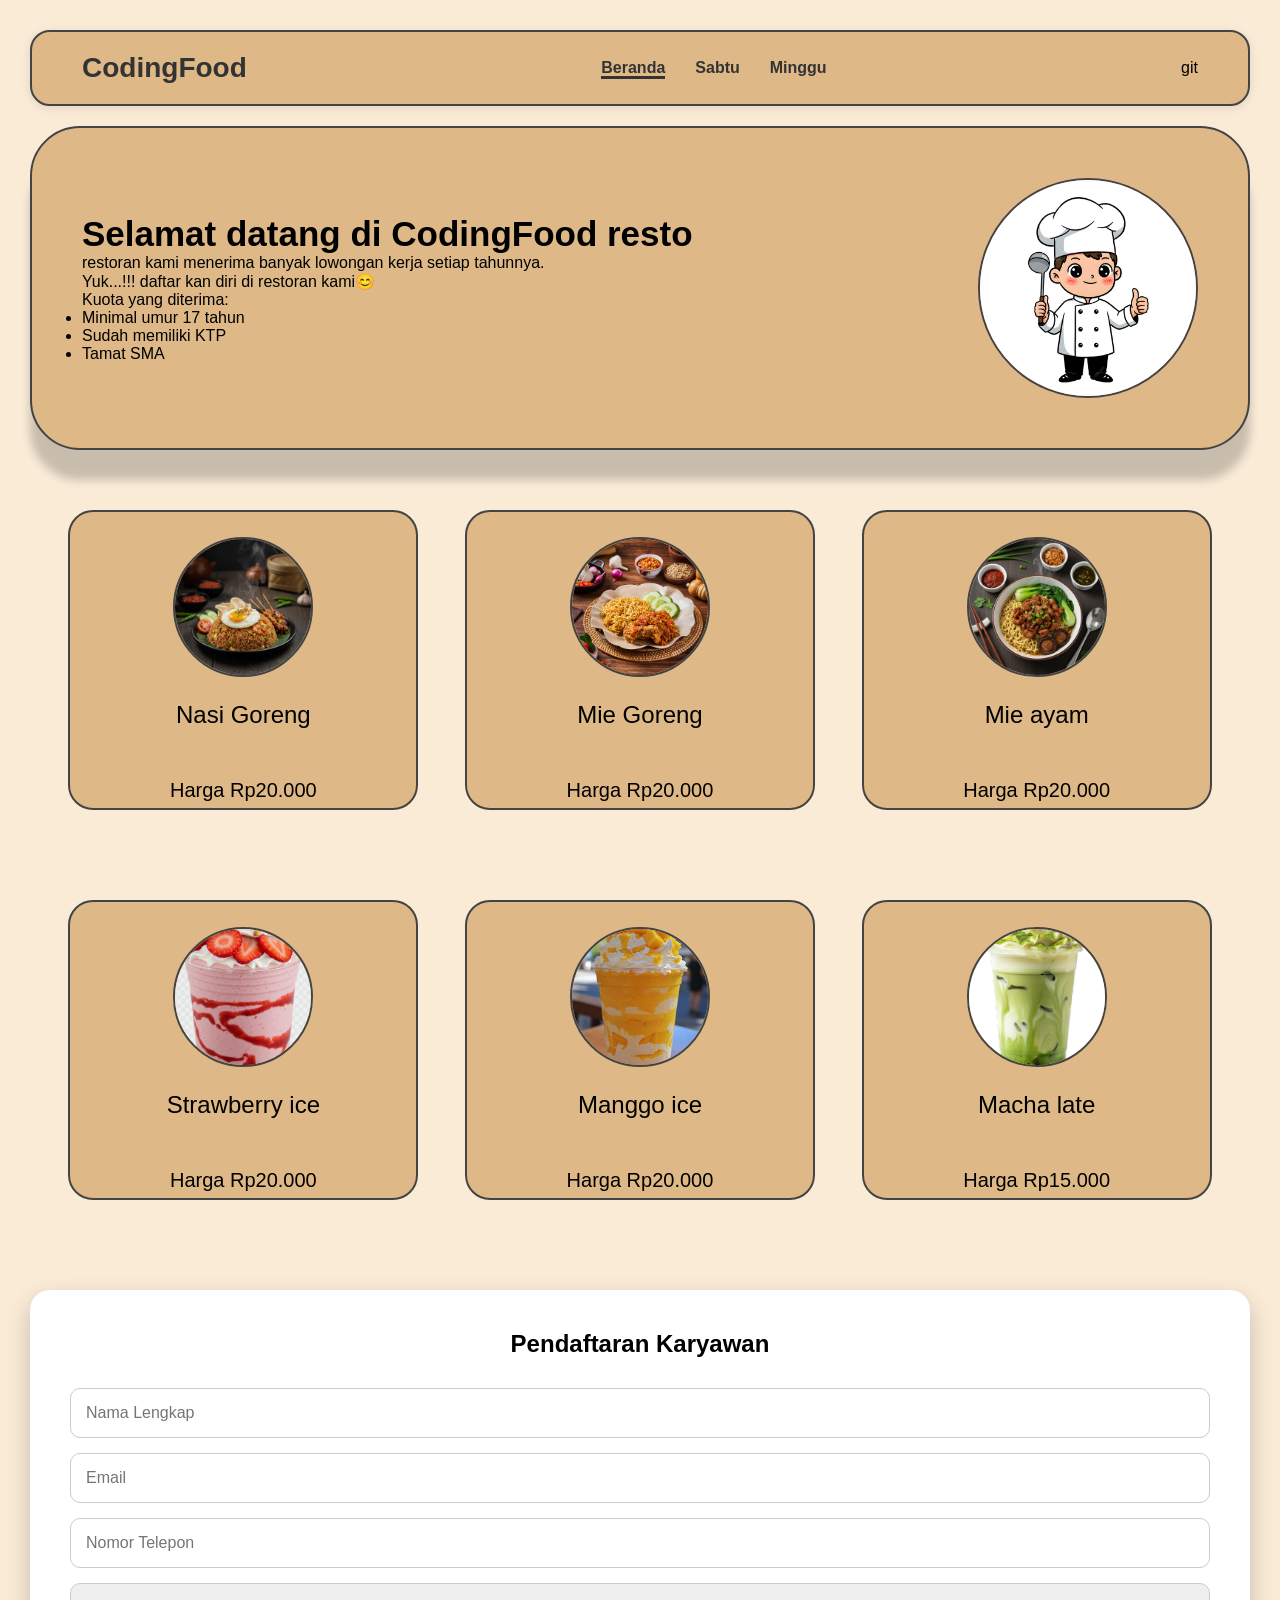
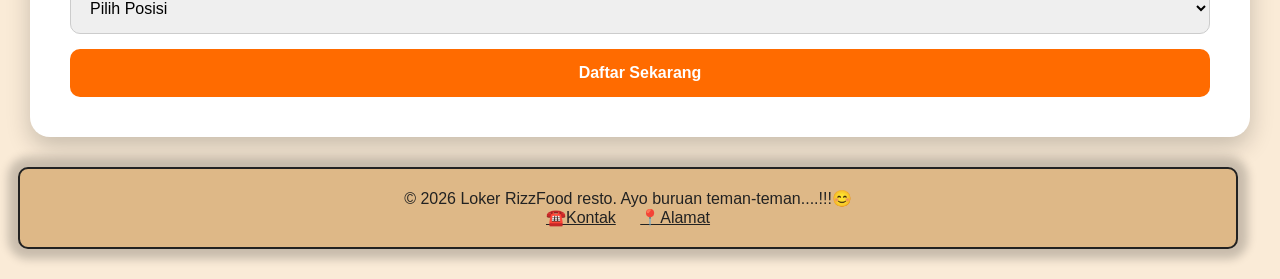
==== index.html @ 39919370 "uts ikram" ====
<!DOCTYPE html>
<html lang="id">
<head>
    <meta charset="UTF-8">
    <meta name="viewport" content="width=device-width, initial-scale=1.0">
    <title>CodingFood</title>

    <link rel="stylesheet" href="style.css">
    
</head>
<body>
    
    <header>
     <div class="logo">CodingFood</div>

<nav>
    <ul>
        <li><a href="index.html" class="active">Beranda</a></li>
        <li><a href="Sabtu.html">Sabtu</a></li>
        <li><a href="Minggu.html">Minggu</a></li>
    </ul>
</nav>
    </div>git
</header>


        <!-- Hero -->
    <section class="hero">        
        <div class="hero-text">
            <h1>Selamat datang di CodingFood resto</h1>      
            <p>restoran kami menerima banyak lowongan kerja setiap tahunnya. <br>Yuk...!!! daftar kan diri di restoran kami😊</p>
            <P>Kuota yang diterima:</P>
            <ul>
                <li>Minimal umur 17 tahun</li>
                <li>Sudah memiliki KTP</li>
                <li>Tamat SMA</li>
            </ul>
        </div>
   
        <div class="hero-photo">
            <img src="assets/koki.jpeg" alt="Restoran">
        </div>
    </section>

    <!-- Menu -->
    <section class="menu">

        <div class="card">
            <img src="assets/nasgor.jpeg" alt="Nasi Goreng">
            <h3>Nasi Goreng</h3>
            <p>Harga Rp20.000</p>
        </div>

        <div class="card">
            <img src="assets/mie goreng.jpeg" alt="Mie Goreng">
            <h3>Mie Goreng</h3>
            <p>Harga Rp20.000</p>
        </div>

        <div class="card">
            <img src="assets/mie ayam.jpeg" alt="Mie ayam">
            <h3>Mie ayam</h3>
            <p>Harga Rp20.000</p>
        </div>

    </section>
    <section class="menu">

        <div class="card">
            <img src="assets/strawberry ice.jpeg" alt="strawberry ice">
            <h3>Strawberry ice</h3>
            <p>Harga Rp20.000</p>
        </div>

        <div class="card">
            <img src="assets/maggo ice.jpeg" alt="manggo ice">
            <h3>Manggo ice</h3>
            <p>Harga Rp20.000</p>
        </div>

        <div class="card">
            <img src="assets/macha late.jpeg" alt="Macha late">
            <h3>Macha late</h3>
            <p>Harga Rp15.000</p>
        </div>

        <!-- PENDAFTARAN KARYAWAN -->
    </section>
<section class="pendaftaran">

    <h2>Pendaftaran Karyawan</h2>

    <form>
        <input type="text" placeholder="Nama Lengkap" required>
        <input type="email" placeholder="Email" required>
        <input type="tel" placeholder="Nomor Telepon" required>
        <select required>
            <option value="">Pilih Posisi</option>
            <option>CEO</option>
            <option>Chef</option>
            <option>Kasir</option>
            <option>Pelayan</option>
            <option>Barista</option>
        </select>
        <button type="submit">Daftar Sekarang</button>
    </form>
</section>

<footer>
        <p id="copyright">
            © 2026 Loker RizzFood resto. Ayo buruan teman-teman....!!!😊
        </p>

        <nav class="footer-nav">
            <a href="#kontak">☎️Kontak</a> 
            <a href="#hero-bg">📍Alamat</a> 
        </nav>
    </footer>
<script src="script.js"></script>

</body>
</html>
---- style.css ----
*{
    margin: 0;
    padding: 0;
    box-sizing: border-box;
    font-family: Arial, sans-serif; 
}

body{
    padding: 30px;
    background-color: antiquewhite;
}

/* Header */
header{
    display: flex;
    justify-content: space-between;
    align-items: center;
    border-radius: 20px ;
     border: 2px solid #444;

    padding: 20px 50px;
    background-color: burlywood;

    box-shadow: 0 2px 10px rgba(0,0,0,0.1);
    position: sticky;
    top: 0;
}

nav ul{
    display: flex;
    list-style: none;
    gap: 30px;
}

nav ul li a{
    text-decoration: none;
    color: #333;
    font-weight: 600;
    transition: all 0.6s ease;
    
}

nav ul :hover{
    border-bottom: #333;

}

nav ul li a:hover{
    color: white;
    font-family: 'Segoe UI', Tahoma, Geneva, Verdana, sans-serif;
    
}

/* HERO */
.hero{
    border: 2px solid #444;
    padding: 40px 60px;
    display: flex;
    justify-content: space-between;
    align-items: center;
    min-height: 280px;
    border-radius: 50px;
    box-shadow: 0 30px 10px rgba(0, 0, 0, 0.2);
    background-color: burlywood;
}

.hero-text h1{
    font-size: 35px;
    font-weight: normal;
    font-weight: bold;
}

.hero-photo{
    width: 220px;
    height: 220px;
    border-radius: 50%;
    overflow: hidden;
    border: 2px solid #444;
}

.hero-photo img{
    width: 100%;
    height: 100%;
    object-fit: cover;
}

/* MENU */
.menu{
    padding: 30px;
    margin-top: 30px;
    display: flex;
    justify-content: space-around;
    gap: 30px;

}

.card{
    width: 350px;
    height: 300px;
    border: 2px solid #444;
    border-radius: 25px;
    padding: 25px;
    text-align: center;
    
    background-color: burlywood;
    transition: 0.5s;
}
.card:hover{
    transform: translate(-12px);
    box-shadow: 0 0 10px 10px rgba(0, 0, 0, 0.2);
}

.logo{
    font-size: 28px;
    font-weight: bold;
    color: #333;
}


/* Hero */
.hero{
    display: flex;
    justify-content: space-between;
    align-items: center;

    padding: 50px;
    margin-top: 20px;
}

.card img{
    width: 140px;
    height: 140px;
    border-radius: 50%;
    object-fit: cover;
    border: 2px solid #444;
    margin-bottom: 20px;
}

.card h3{
    margin-bottom: 50px;
    font-size: 24px;
    font-weight: normal;
}

.card p{
    margin-bottom: 35px;
    font-size: 20px;
}

.card button{
    width: 140px;
    height: 45px;
    border: 2px solid #807e7e;
    border-radius: 10px;
    background: rgb(205, 205, 205);
    font-size: 18px;
    cursor: pointer;
} 

/* PENDAFTARAN */
.pendaftaran{
    margin-top: 60px;
    padding: 40px;
    background: #fff;
    border-radius: 20px;
    box-shadow: 0 10px 25px rgba(0,0,0,0.2);
}

.pendaftaran h2{
    text-align: center;
    margin-bottom: 30px;
}

.pendaftaran form{
    display: flex;
    flex-direction: column;
    gap: 15px;
}

.pendaftaran input,
.pendaftaran select,
.pendaftaran textarea{
    padding: 15px;
    border: 1px solid #ccc;
    border-radius: 10px;
    font-size: 16px;
}

.pendaftaran textarea{
    resize: vertical;
    min-height: 120px;
}

.pendaftaran button{
    padding: 15px;
    border: none;
    border-radius: 10px;
    background: #ff6b00;
    color: white;
    font-size: 16px;
    font-weight: bold;
    cursor: pointer;
    transition: 0.3s;
}

.pendaftaran button:hover{
    transform: translateY(-3px);
}

footer{
    background: burlywood;
    color: #222;
    text-align: center;
    padding: 20px;
    margin-top: 30px;
    border: 2px solid #222;
    border-radius: 10px;
    transform: translate(-12px);
    box-shadow: 0 0 10px 10px rgba(0, 0, 0, 0.2);
}

footer nav a{
    color: #222;
    margin: 0 10px;
}
.active{
     border-bottom: 3px solid #333;
}
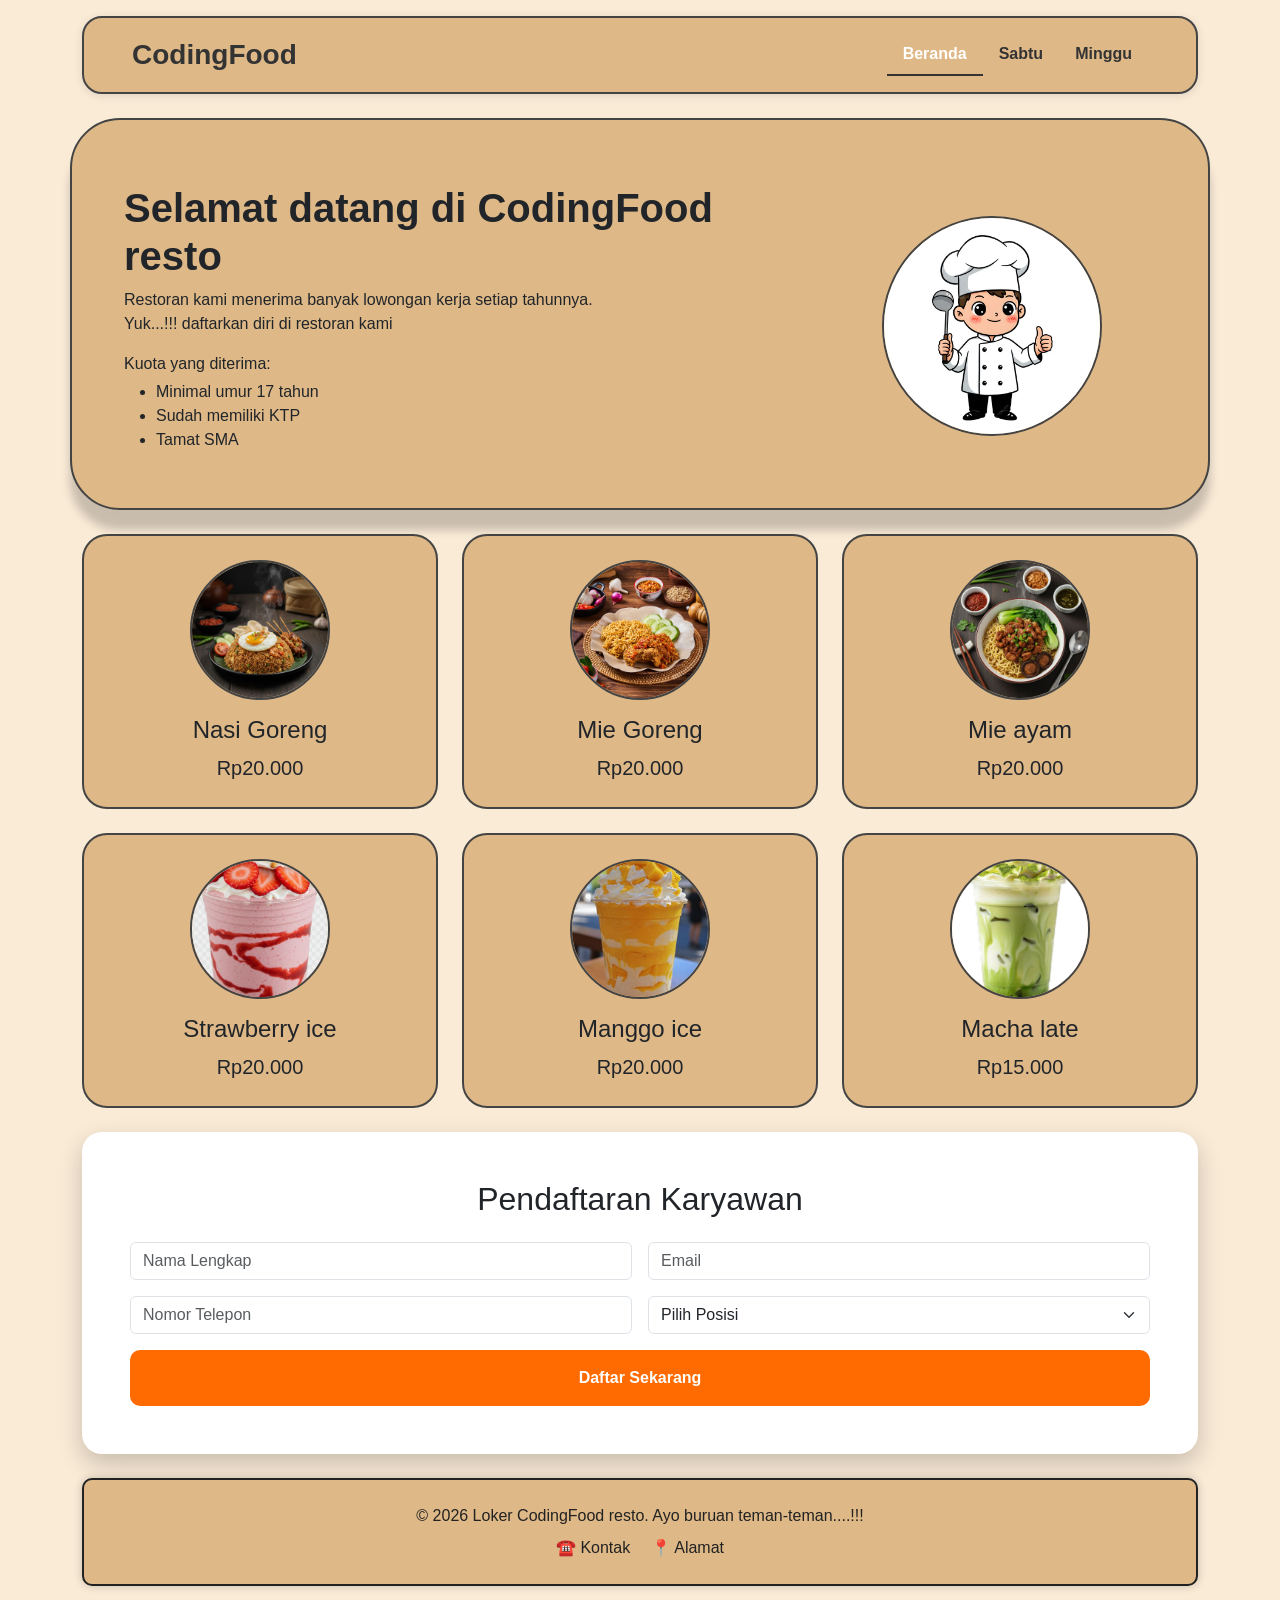
==== commit 987d9d24: "update web uts" ====
--- a/index.html
+++ b/index.html
@@ -4,119 +4,164 @@
     <meta charset="UTF-8">
     <meta name="viewport" content="width=device-width, initial-scale=1.0">
     <title>CodingFood</title>
-
+    <link href="https://cdn.jsdelivr.net/npm/bootstrap@5.3.8/dist/css/bootstrap.min.css" rel="stylesheet" integrity="sha384-sRIl4kxILFvY47J16cr9ZwB07vP4J8+LH7qKQnuqkuIAvNWLzeN8tE5YBujZqJLB" crossorigin="anonymous">
     <link rel="stylesheet" href="style.css">
-    
 </head>
 <body>
-    
-    <header>
-     <div class="logo">CodingFood</div>
 
-<nav>
-    <ul>
-        <li><a href="index.html" class="active">Beranda</a></li>
-        <li><a href="Sabtu.html">Sabtu</a></li>
-        <li><a href="Minggu.html">Minggu</a></li>
-    </ul>
-</nav>
-    </div>git
-</header>
+    <div class="container py-3">
 
+        <!-- Header -->
+        <header class="cf-header d-flex flex-wrap justify-content-between align-items-center px-3 px-md-5 py-3 mb-5">
+            <div class="cf-logo">CodingFood</div>
+
+            <nav class="cf-nav">
+                <ul class="nav">
+                    <li class="nav-item"><a href="index.html" class="nav-link active">Beranda</a></li>
+                    <li class="nav-item"><a href="Sabtu.html" class="nav-link">Sabtu</a></li>
+                    <li class="nav-item"><a href="Minggu.html" class="nav-link">Minggu</a></li>
+                </ul>
+            </nav>
+        </header>
 
         <!-- Hero -->
-    <section class="hero">        
-        <div class="hero-text">
-            <h1>Selamat datang di CodingFood resto</h1>      
-            <p>restoran kami menerima banyak lowongan kerja setiap tahunnya. <br>Yuk...!!! daftar kan diri di restoran kami😊</p>
-            <P>Kuota yang diterima:</P>
-            <ul>
-                <li>Minimal umur 17 tahun</li>
-                <li>Sudah memiliki KTP</li>
-                <li>Tamat SMA</li>
-            </ul>
-        </div>
-   
-        <div class="hero-photo">
-            <img src="assets/koki.jpeg" alt="Restoran">
-        </div>
-    </section>
+        <section class="cf-hero row align-items-center g-4 mb-4">
+            <div class="col-12 col-md-8 cf-hero-text order-2 order-md-1">
+                <h1 class="display-6">Selamat datang di CodingFood resto</h1>
+                <p>Restoran kami menerima banyak lowongan kerja setiap tahunnya. <br>Yuk...!!! daftarkan diri di restoran kami</p>
+                <p class="mb-1">Kuota yang diterima:</p>
+                <ul>
+                    <li>Minimal umur 17 tahun</li>
+                    <li>Sudah memiliki KTP</li>
+                    <li>Tamat SMA</li>
+                </ul>
+            </div>
 
-    <!-- Menu -->
-    <section class="menu">
+            <div class="col-12 col-md-4 order-1 order-md-2 text-center">
+                <div class="cf-hero-photo">
+                    <img src="assets/koki.jpeg" alt="Restoran">
+                </div>
+            </div>
+        </section>
 
-        <div class="card">
-            <img src="assets/nasgor.jpeg" alt="Nasi Goreng">
-            <h3>Nasi Goreng</h3>
-            <p>Harga Rp20.000</p>
-        </div>
+        <!-- Menu Makanan -->
+        <section class="mb-4">
+            <div class="row g-4">
 
-        <div class="card">
-            <img src="assets/mie goreng.jpeg" alt="Mie Goreng">
-            <h3>Mie Goreng</h3>
-            <p>Harga Rp20.000</p>
-        </div>
+                <div class="col-12 col-sm-6 col-md-4">
+                    <div class="cf-card p-4">
+                        <div class="cf-gambar">
+                            <img src="assets/nasgor.jpeg" alt="Nasi Goreng">
+                        </div>
+                        <h3>Nasi Goreng</h3>
+                        <p>Rp20.000</p>
+                    </div>
+                </div>
 
-        <div class="card">
-            <img src="assets/mie ayam.jpeg" alt="Mie ayam">
-            <h3>Mie ayam</h3>
-            <p>Harga Rp20.000</p>
-        </div>
+                <div class="col-12 col-sm-6 col-md-4">
+                    <div class="cf-card p-4">
+                        <div class="cf-gambar">
+                            <img src="assets/mie goreng.jpeg" alt="Mie Goreng">
+                        </div>
+                        <h3>Mie Goreng</h3>
+                        <p>Rp20.000</p>
+                    </div>
+                </div>
 
-    </section>
-    <section class="menu">
+                <div class="col-12 col-sm-6 col-md-4">
+                    <div class="cf-card p-4">
+                        <div class="cf-gambar">
+                            <img src="assets/mie ayam.jpeg" alt="Mie ayam">
+                        </div>
+                        <h3>Mie ayam</h3>
+                        <p>Rp20.000</p>
+                    </div>
+                </div>
 
-        <div class="card">
-            <img src="assets/strawberry ice.jpeg" alt="strawberry ice">
-            <h3>Strawberry ice</h3>
-            <p>Harga Rp20.000</p>
-        </div>
+            </div>
+        </section>
 
-        <div class="card">
-            <img src="assets/maggo ice.jpeg" alt="manggo ice">
-            <h3>Manggo ice</h3>
-            <p>Harga Rp20.000</p>
-        </div>
+        <!-- Menu Minuman -->
+        <section class="mb-4">
+            <div class="row g-4">
 
-        <div class="card">
-            <img src="assets/macha late.jpeg" alt="Macha late">
-            <h3>Macha late</h3>
-            <p>Harga Rp15.000</p>
-        </div>
+                <div class="col-12 col-sm-6 col-md-4">
+                    <div class="cf-card p-4">
+                        <div class="cf-gambar">
+                            <img src="assets/strawberry ice.jpeg" alt="strawberry ice">
+                        </div>
+                        <h3>Strawberry ice</h3>
+                        <p>Rp20.000</p>
+                    </div>
+                </div>
 
-        <!-- PENDAFTARAN KARYAWAN -->
-    </section>
-<section class="pendaftaran">
+                <div class="col-12 col-sm-6 col-md-4">
+                    <div class="cf-card p-4">
+                        <div class="cf-gambar">
+                            <img src="assets/maggo ice.jpeg" alt="manggo ice">
+                        </div>
+                        <h3>Manggo ice</h3>
+                        <p>Rp20.000</p>
+                    </div>
+                </div>
 
-    <h2>Pendaftaran Karyawan</h2>
+                <div class="col-12 col-sm-6 col-md-4">
+                    <div class="cf-card p-4">
+                        <div class="cf-gambar">
+                            <img src="assets/macha late.jpeg" alt="Macha late">
+                        </div>
+                        <h3>Macha late</h3>
+                        <p>Rp15.000</p>
+                    </div>
+                </div>
 
-    <form>
-        <input type="text" placeholder="Nama Lengkap" required>
-        <input type="email" placeholder="Email" required>
-        <input type="tel" placeholder="Nomor Telepon" required>
-        <select required>
-            <option value="">Pilih Posisi</option>
-            <option>CEO</option>
-            <option>Chef</option>
-            <option>Kasir</option>
-            <option>Pelayan</option>
-            <option>Barista</option>
-        </select>
-        <button type="submit">Daftar Sekarang</button>
-    </form>
-</section>
+            </div>
+        </section>
 
-<footer>
-        <p id="copyright">
-            © 2026 Loker RizzFood resto. Ayo buruan teman-teman....!!!😊
-        </p>
+        <!-- Pendaftaran Karyawan -->
+        <section class="cf-pendaftaran p-3 p-md-5 mb-4">
+            <h2 class="text-center mb-4">Pendaftaran Karyawan</h2>
 
-        <nav class="footer-nav">
-            <a href="#kontak">☎️Kontak</a> 
-            <a href="#hero-bg">📍Alamat</a> 
-        </nav>
-    </footer>
-<script src="script.js"></script>
+            <form id="pendaftaranForm" class="row g-3">
+                <div class="col-12 col-md-6">
+                    <input type="text" class="form-control" placeholder="Nama Lengkap" required>
+                </div>
+                <div class="col-12 col-md-6">
+                    <input type="email" class="form-control" placeholder="Email" required>
+                </div>
+                <div class="col-12 col-md-6">
+                    <input type="tel" class="form-control" placeholder="Nomor Telepon" required>
+                </div>
+                <div class="col-12 col-md-6">
+                    <select class="form-select" required>
+                        <option value="">Pilih Posisi</option>
+                        <option>Chef</option>
+                        <option>Kasir</option>
+                        <option>Pelayan</option>
+                        <option>Barista</option>
+                    </select>
+                </div>
+                <div class="col-12">
+                    <button type="submit" class="btn btn-daftar w-100 py-3">Daftar Sekarang</button>
+                </div>
+            </form>
+        </section>
 
+        <!-- Footer -->
+        <footer class="cf-footer text-center p-4">
+            <p id="copyright" class="mb-2">
+                © 2026 Loker CodingFood resto. Ayo buruan teman-teman....!!!
+            </p>
+
+            <nav class="footer-nav">
+                <a href="#kontak">☎️ Kontak</a>
+                <a href="#hero-bg" class="ms-3">📍 Alamat</a>
+            </nav>
+        </footer>
+
+    </div>
+
+    <script src="https://cdn.jsdelivr.net/npm/bootstrap@5.3.8/dist/js/bootstrap.bundle.min.js" integrity="sha384-FKyoEForCGlyvwx9Hj09JcYn3nv7wiPVlz7YYwJrWVcXK/BmnVDxM+D2scQbITxI" crossorigin="anonymous"></script>
+    <script src="script.js"></script>
 </body>
 </html>
